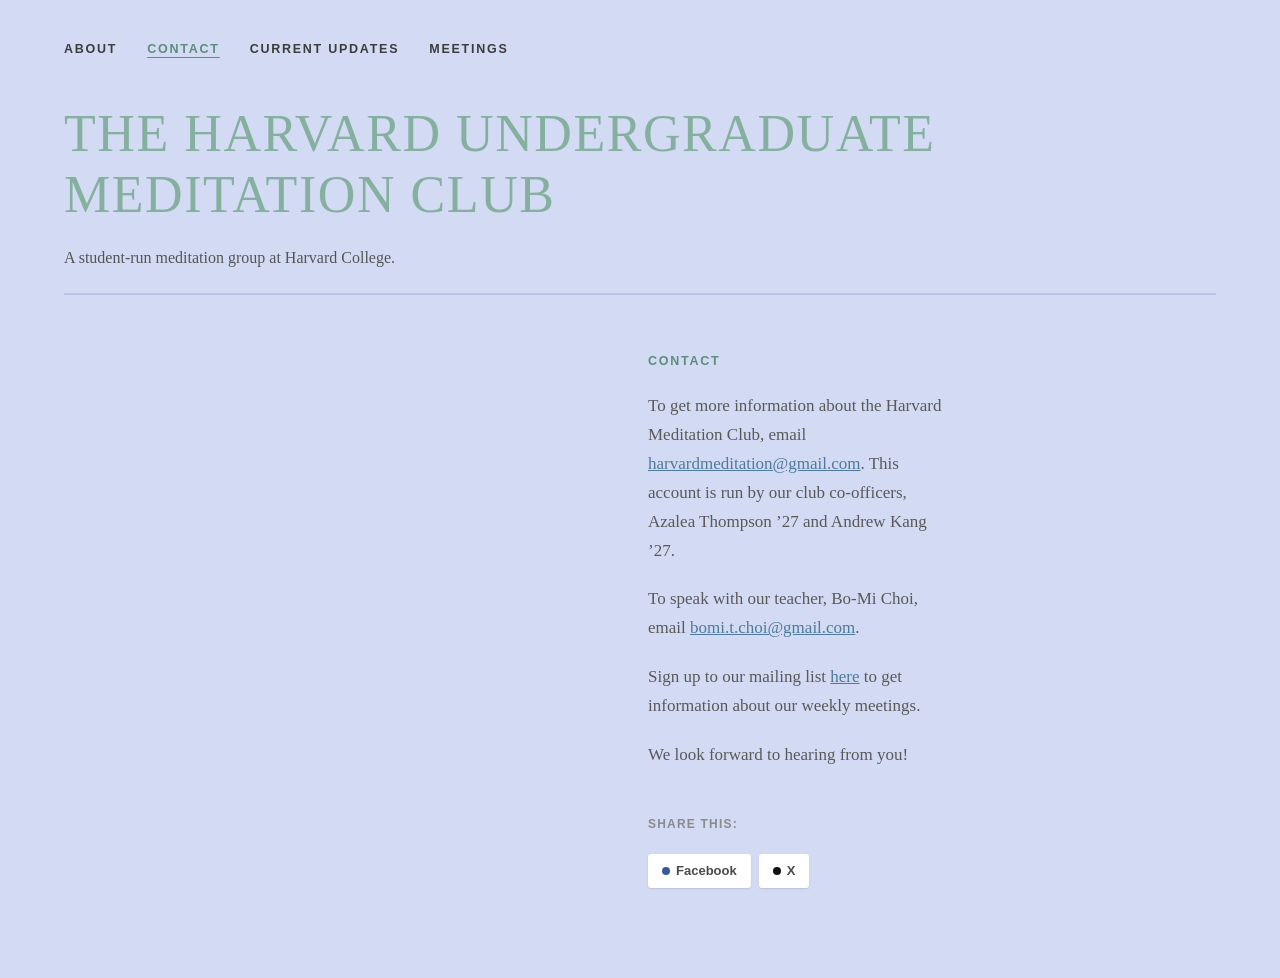
==== contact.html @ 71212018 "Add files via upload" ====
<!DOCTYPE html>
<html lang="en">
<head>
<meta charset="UTF-8" />
<meta name="viewport" content="width=device-width, initial-scale=1" />
<title>Contact – The Harvard Undergraduate Meditation Club</title>
<link rel="icon" type="image/jpeg" href="[data-uri]">
<link rel="stylesheet" href="styles.css">
</head>
<body>

<header class="site-header">
  <nav class="main-nav">
    <ul>
      <li><a href="index.html">About</a></li>
      <li><a href="contact.html" class="active">Contact</a></li>
      <li><a href="current-updates.html">Current Updates</a></li>
      <li><a href="meetings.html">Meetings</a></li>
    </ul>
  </nav>
  <h1 class="page-title">The Harvard Undergraduate<br>Meditation Club</h1>
  <p class="tagline">A student-run meditation group at Harvard College.</p>
  <hr class="header-rule">
</header>

<div class="content-column">
  <p class="eyebrow">Contact</p>

  <p>To get more information about the Harvard Meditation Club, email <a href="mailto:harvardmeditation@gmail.com">harvardmeditation@gmail.com</a>. This account is run by our club co-officers, Azalea Thompson &rsquo;27 and Andrew Kang &rsquo;27.</p>

  <p>To speak with our teacher, Bo-Mi Choi, email <a href="mailto:bomi.t.choi@gmail.com">bomi.t.choi@gmail.com</a>.</p>

  <p>Sign up to our mailing list <a href="https://lists.hcs.harvard.edu/mailman/listinfo/meditation-club">here</a> to get information about our weekly meetings.</p>

  <p>We look forward to hearing from you!</p>

  <div class="share-block">
    <p class="share-label">Share this:</p>
    <div class="share-buttons">
      <a class="fb" href="#"><span class="dot"></span>Facebook</a>
      <a class="x" href="#"><span class="dot"></span>X</a>
    </div>
  </div>
</div>

</body>
</html>
---- styles.css ----
:root{
  --bg: rgb(210, 219, 243);
  --rule: #b7c3ea;
  --text: rgb(89, 89, 89);
  --dark: #3c3c3c;
  --accent: #85af9f;
  --accent-dark: #5f8c7c;
  --link: #4f7a9c;
}
*{box-sizing:border-box;}
html,body{margin:0;padding:0;}
body{
  background:var(--bg);
  color:var(--text);
  font-family: 'EB Garamond', Garamond, 'Times New Roman', serif;
  font-size:17px;
  line-height:1.7;
  min-height:100vh;
}
a{color:var(--link);}
a:hover{color:var(--accent-dark);}

.site-header{
  padding:34px 64px 0;
}
nav.main-nav ul{
  list-style:none;
  display:flex;
  gap:30px;
  margin:0 0 40px;
  padding:0;
}
nav.main-nav a{
  font-family: 'Karla','Helvetica Neue',Arial,sans-serif;
  font-size:12.5px;
  font-weight:700;
  letter-spacing:0.14em;
  text-transform:uppercase;
  color:var(--dark);
  text-decoration:none;
}
nav.main-nav a:hover{color:var(--accent-dark);}
nav.main-nav a.active{
  color:var(--accent-dark);
  text-decoration:underline;
  text-underline-offset:4px;
}

.page-title{
  font-size:52px;
  line-height:1.18;
  font-weight:500;
  letter-spacing:0.03em;
  text-transform:uppercase;
  color:var(--accent);
  margin:0 0 18px;
  max-width:1000px;
}
.tagline{
  font-size:16px;
  color:#555;
  margin:0 0 22px;
}
.header-rule{
  border:none;
  border-top:2px solid var(--rule);
  margin:0;
}

@media (max-width:760px){
  .site-header{padding:26px 24px 0;}
  .page-title{font-size:34px;}
  nav.main-nav ul{gap:16px;flex-wrap:wrap;}
}

.content-column{
  max-width:760px;
  margin:0 auto;
  padding:56px 64px 90px 388px;
}
@media (max-width:1100px){
  .content-column{padding-left:64px;}
}
@media (max-width:760px){
  .content-column{padding:36px 24px 60px;}
}

.eyebrow{
  font-family: 'Karla','Helvetica Neue',Arial,sans-serif;
  font-size:12.5px;
  font-weight:700;
  letter-spacing:0.14em;
  text-transform:uppercase;
  color:var(--accent-dark);
  margin:0 0 18px;
}
.subhead{
  font-weight:700;
  color:var(--dark);
  font-size:19px;
  margin:30px 0 4px;
}
.content-column p{
  margin:0 0 20px;
  max-width:640px;
}
.content-column p:first-of-type{margin-top:0;}

.quote-line{
  margin:0 0 20px;
  max-width:640px;
}

.teacher-photo{
  width:244px;
  display:block;
  margin:18px 0 22px;
  border-radius:2px;
}

.trademark-note{
  font-size:13px;
  color:#7a7a7a;
  margin-top:28px;
  max-width:640px;
}

.share-block{
  margin-top:44px;
}
.share-label{
  font-family: 'Karla','Helvetica Neue',Arial,sans-serif;
  font-size:12px;
  font-weight:700;
  letter-spacing:0.1em;
  text-transform:uppercase;
  color:#8a8a8a;
  margin-bottom:10px;
}
.share-buttons{
  display:flex;
  gap:8px;
}
.share-buttons a{
  display:inline-flex;
  align-items:center;
  gap:6px;
  padding:6px 14px;
  background:#fff;
  border-radius:3px;
  font-family: 'Karla','Helvetica Neue',Arial,sans-serif;
  font-size:13px;
  font-weight:600;
  color:#4a4a4a;
  text-decoration:none;
  box-shadow:0 1px 2px rgba(0,0,0,0.12);
}
.share-buttons a:hover{color:var(--accent-dark);}
.share-buttons .dot{
  width:8px;height:8px;border-radius:50%;
}
.share-buttons .fb .dot{background:#3b5998;}
.share-buttons .x .dot{background:#111;}

em.meeting-time{
  font-style:italic;
  font-weight:700;
  text-decoration:underline;
}
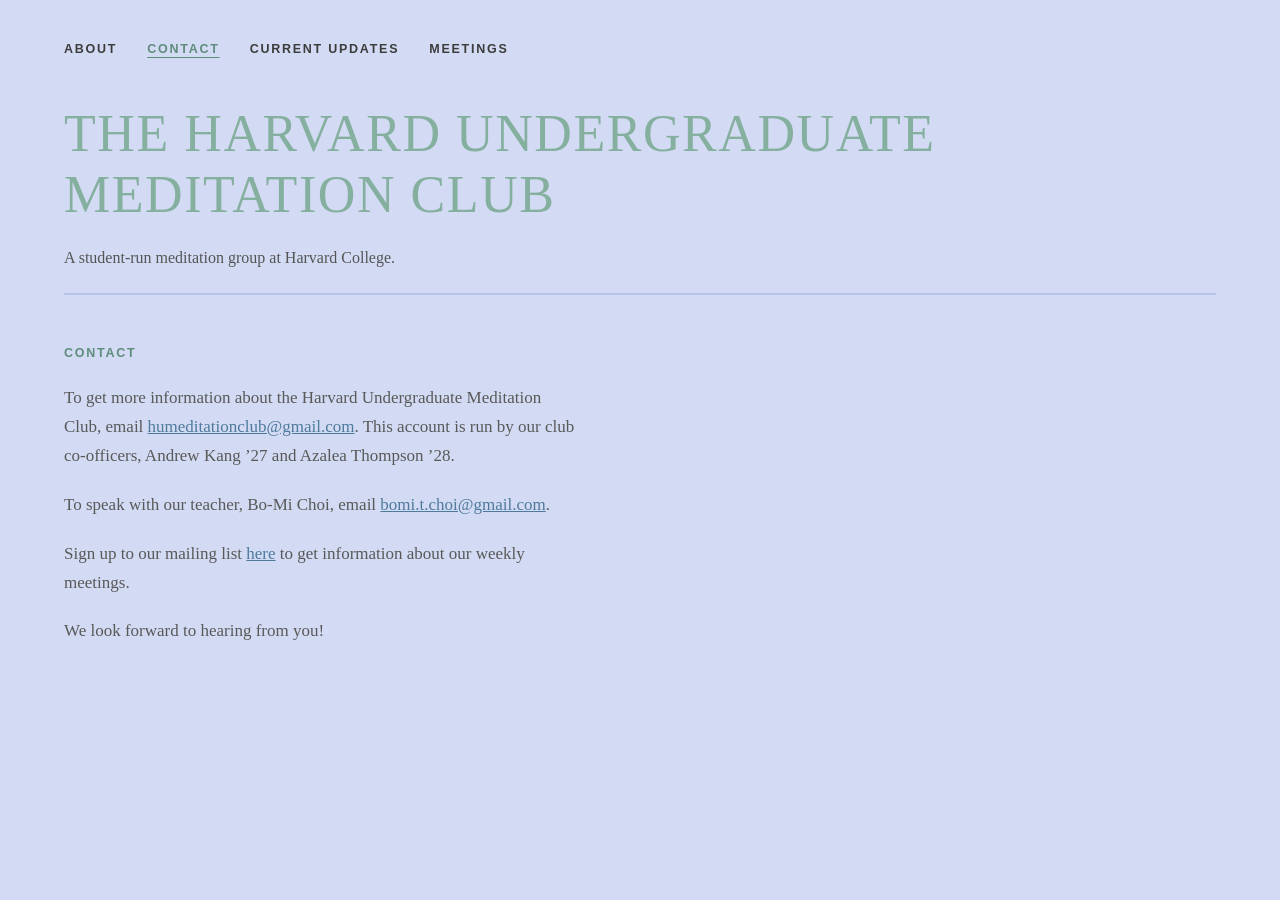
==== commit ed353f14: "Update contact.html" ====
--- a/contact.html
+++ b/contact.html
@@ -26,7 +26,7 @@
 <div class="content-column">
   <p class="eyebrow">Contact</p>
 
-  <p>To get more information about the Harvard Meditation Club, email <a href="mailto:harvardmeditation@gmail.com">harvardmeditation@gmail.com</a>. This account is run by our club co-officers, Azalea Thompson &rsquo;27 and Andrew Kang &rsquo;27.</p>
+  <p>To get more information about the Harvard Undergraduate Meditation Club, email <a href="mailto:humeditationclub@gmail.com">humeditationclub@gmail.com</a>. This account is run by our club co-officers, Andrew Kang &rsquo;27 and Azalea Thompson &rsquo;28.</p>
 
   <p>To speak with our teacher, Bo-Mi Choi, email <a href="mailto:bomi.t.choi@gmail.com">bomi.t.choi@gmail.com</a>.</p>
 
@@ -34,14 +34,6 @@
 
   <p>We look forward to hearing from you!</p>
 
-  <div class="share-block">
-    <p class="share-label">Share this:</p>
-    <div class="share-buttons">
-      <a class="fb" href="#"><span class="dot"></span>Facebook</a>
-      <a class="x" href="#"><span class="dot"></span>X</a>
-    </div>
-  </div>
-</div>
 
 </body>
 </html>
--- a/styles.css
+++ b/styles.css
@@ -74,15 +74,11 @@
 }
 
 .content-column{
-  max-width:760px;
-  margin:0 auto;
-  padding:56px 64px 90px 388px;
-}
-@media (max-width:1100px){
-  .content-column{padding-left:64px;}
+  max-width:640px;
+  padding:48px 64px 90px;
 }
 @media (max-width:760px){
-  .content-column{padding:36px 24px 60px;}
+  .content-column{padding:32px 24px 56px;}
 }
 
 .eyebrow{
@@ -109,6 +105,7 @@
 .quote-line{
   margin:0 0 20px;
   max-width:640px;
+  font-style:italic;
 }
 
 .teacher-photo{
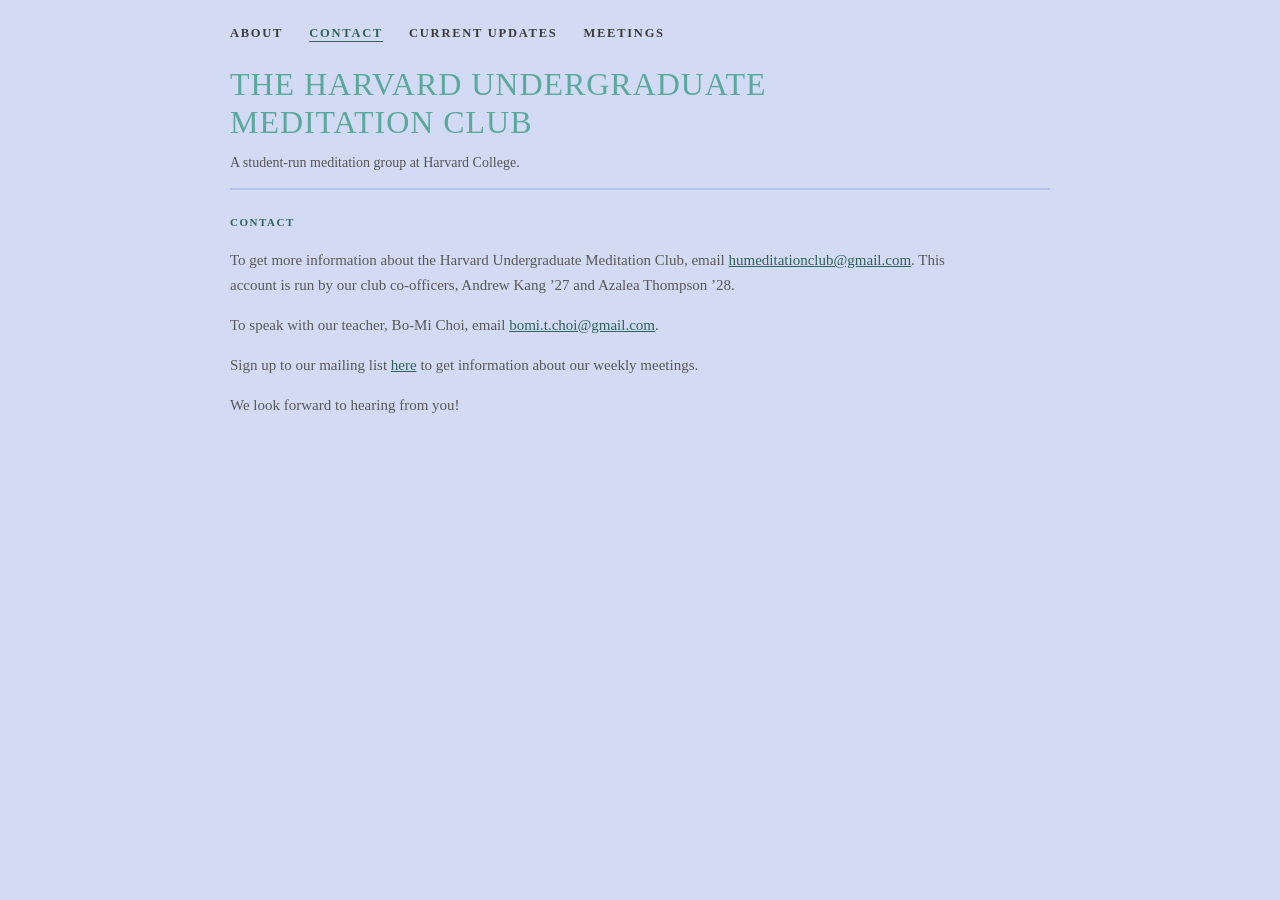
==== commit 5c9e41d9: "Update contact.html" ====
--- a/contact.html
+++ b/contact.html
@@ -3,7 +3,7 @@
 <head>
 <meta charset="UTF-8" />
 <meta name="viewport" content="width=device-width, initial-scale=1" />
-<title>Contact – The Harvard Undergraduate Meditation Club</title>
+<title>The Harvard Undergraduate Meditation Club</title>
 <link rel="icon" type="image/jpeg" href="[data-uri]">
 <link rel="stylesheet" href="styles.css">
 </head>
--- a/styles.css
+++ b/styles.css
@@ -3,9 +3,9 @@
   --rule: #b7c3ea;
   --text: rgb(89, 89, 89);
   --dark: #3c3c3c;
-  --accent: #85af9f;
-  --accent-dark: #5f8c7c;
-  --link: #4f7a9c;
+  --accent: rgb(91, 168, 158);
+  --accent-dark: rgb(50, 97, 92);
+  --link: rgb(50, 97, 92);
 }
 *{box-sizing:border-box;}
 html,body{margin:0;padding:0;}
@@ -13,25 +13,26 @@
   background:var(--bg);
   color:var(--text);
   font-family: 'EB Garamond', Garamond, 'Times New Roman', serif;
-  font-size:17px;
-  line-height:1.7;
+  font-size:15px;
+  line-height:1.62;
   min-height:100vh;
 }
 a{color:var(--link);}
 a:hover{color:var(--accent-dark);}
-
 .site-header{
-  padding:34px 64px 0;
+  max-width:900px;
+  margin:0 auto;
+  padding:20px 40px 0;
 }
 nav.main-nav ul{
   list-style:none;
   display:flex;
-  gap:30px;
-  margin:0 0 40px;
+  gap:26px;
+  margin:0 0 22px;
   padding:0;
 }
 nav.main-nav a{
-  font-family: 'Karla','Helvetica Neue',Arial,sans-serif;
+  font-family: 'EB Garamond', Garamond, 'Times New Roman', serif;
   font-size:12.5px;
   font-weight:700;
   letter-spacing:0.14em;
@@ -45,120 +46,76 @@
   text-decoration:underline;
   text-underline-offset:4px;
 }
-
 .page-title{
-  font-size:52px;
+  font-size:32px;
   line-height:1.18;
   font-weight:500;
   letter-spacing:0.03em;
   text-transform:uppercase;
   color:var(--accent);
-  margin:0 0 18px;
+  margin:0 0 10px;
   max-width:1000px;
 }
 .tagline{
-  font-size:16px;
+  font-size:14px;
   color:#555;
-  margin:0 0 22px;
+  margin:0 0 14px;
 }
 .header-rule{
   border:none;
   border-top:2px solid var(--rule);
   margin:0;
 }
-
 @media (max-width:760px){
-  .site-header{padding:26px 24px 0;}
-  .page-title{font-size:34px;}
-  nav.main-nav ul{gap:16px;flex-wrap:wrap;}
+  .site-header{padding:18px 24px 0;}
+  .page-title{font-size:26px;}
+  nav.main-nav ul{gap:14px;flex-wrap:wrap;}
 }
-
 .content-column{
-  max-width:640px;
-  padding:48px 64px 90px;
+  max-width:900px;
+  margin:0 auto;
+  padding:24px 40px 40px;
 }
 @media (max-width:760px){
-  .content-column{padding:32px 24px 56px;}
+  .content-column{padding:16px 24px 32px;}
 }
-
 .eyebrow{
-  font-family: 'Karla','Helvetica Neue',Arial,sans-serif;
-  font-size:12.5px;
+  font-family: 'EB Garamond', Garamond, 'Times New Roman', serif;
+  font-size:11px;
   font-weight:700;
   letter-spacing:0.14em;
   text-transform:uppercase;
   color:var(--accent-dark);
-  margin:0 0 18px;
+  margin:0 0 10px;
 }
 .subhead{
   font-weight:700;
   color:var(--dark);
-  font-size:19px;
-  margin:30px 0 4px;
+  font-size:16px;
+  margin:22px 0 4px;
 }
 .content-column p{
-  margin:0 0 20px;
-  max-width:640px;
+  margin:0 0 16px;
+  max-width:720px;
 }
 .content-column p:first-of-type{margin-top:0;}
-
 .quote-line{
-  margin:0 0 20px;
-  max-width:640px;
+  margin:0 0 16px;
+  max-width:720px;
   font-style:italic;
 }
-
 .teacher-photo{
-  width:244px;
+  width:150px;
   display:block;
-  margin:18px 0 22px;
+  margin:8px 0 12px;
   border-radius:2px;
 }
-
 .trademark-note{
-  font-size:13px;
+  font-size:11.5px;
   color:#7a7a7a;
-  margin-top:28px;
-  max-width:640px;
+  margin-top:16px;
+  max-width:720px;
 }
-
-.share-block{
-  margin-top:44px;
-}
-.share-label{
-  font-family: 'Karla','Helvetica Neue',Arial,sans-serif;
-  font-size:12px;
-  font-weight:700;
-  letter-spacing:0.1em;
-  text-transform:uppercase;
-  color:#8a8a8a;
-  margin-bottom:10px;
-}
-.share-buttons{
-  display:flex;
-  gap:8px;
-}
-.share-buttons a{
-  display:inline-flex;
-  align-items:center;
-  gap:6px;
-  padding:6px 14px;
-  background:#fff;
-  border-radius:3px;
-  font-family: 'Karla','Helvetica Neue',Arial,sans-serif;
-  font-size:13px;
-  font-weight:600;
-  color:#4a4a4a;
-  text-decoration:none;
-  box-shadow:0 1px 2px rgba(0,0,0,0.12);
-}
-.share-buttons a:hover{color:var(--accent-dark);}
-.share-buttons .dot{
-  width:8px;height:8px;border-radius:50%;
-}
-.share-buttons .fb .dot{background:#3b5998;}
-.share-buttons .x .dot{background:#111;}
-
 em.meeting-time{
   font-style:italic;
   font-weight:700;
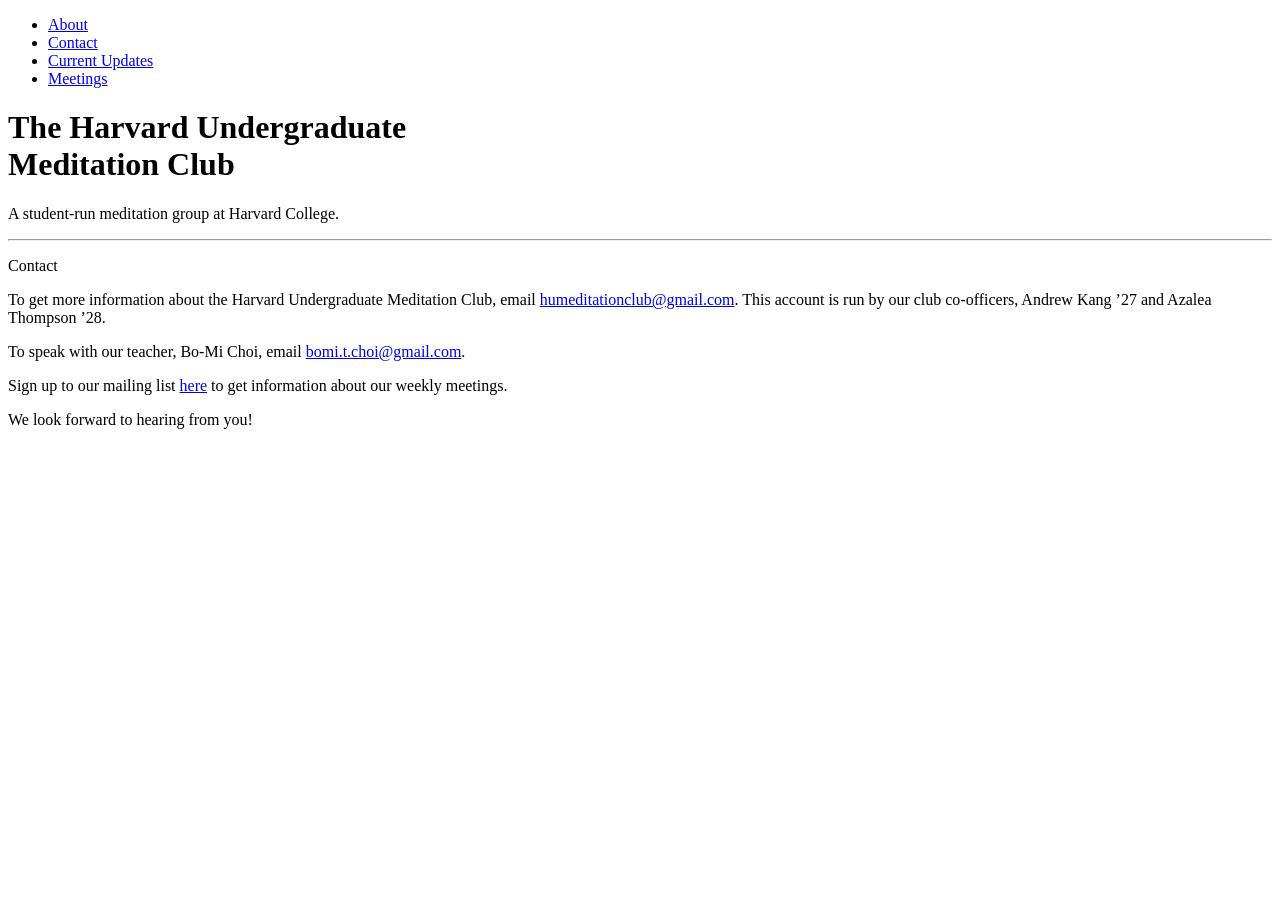
==== commit 1260c866: "Update contact.html" ====
--- a/contact.html
+++ b/contact.html
@@ -4,7 +4,7 @@
 <meta charset="UTF-8" />
 <meta name="viewport" content="width=device-width, initial-scale=1" />
 <title>The Harvard Undergraduate Meditation Club</title>
-<link rel="icon" type="image/jpeg" href="[data-uri]">
+<link rel="icon" type="image/jpeg" href="/lotus.jpg"
 <link rel="stylesheet" href="styles.css">
 </head>
 <body>
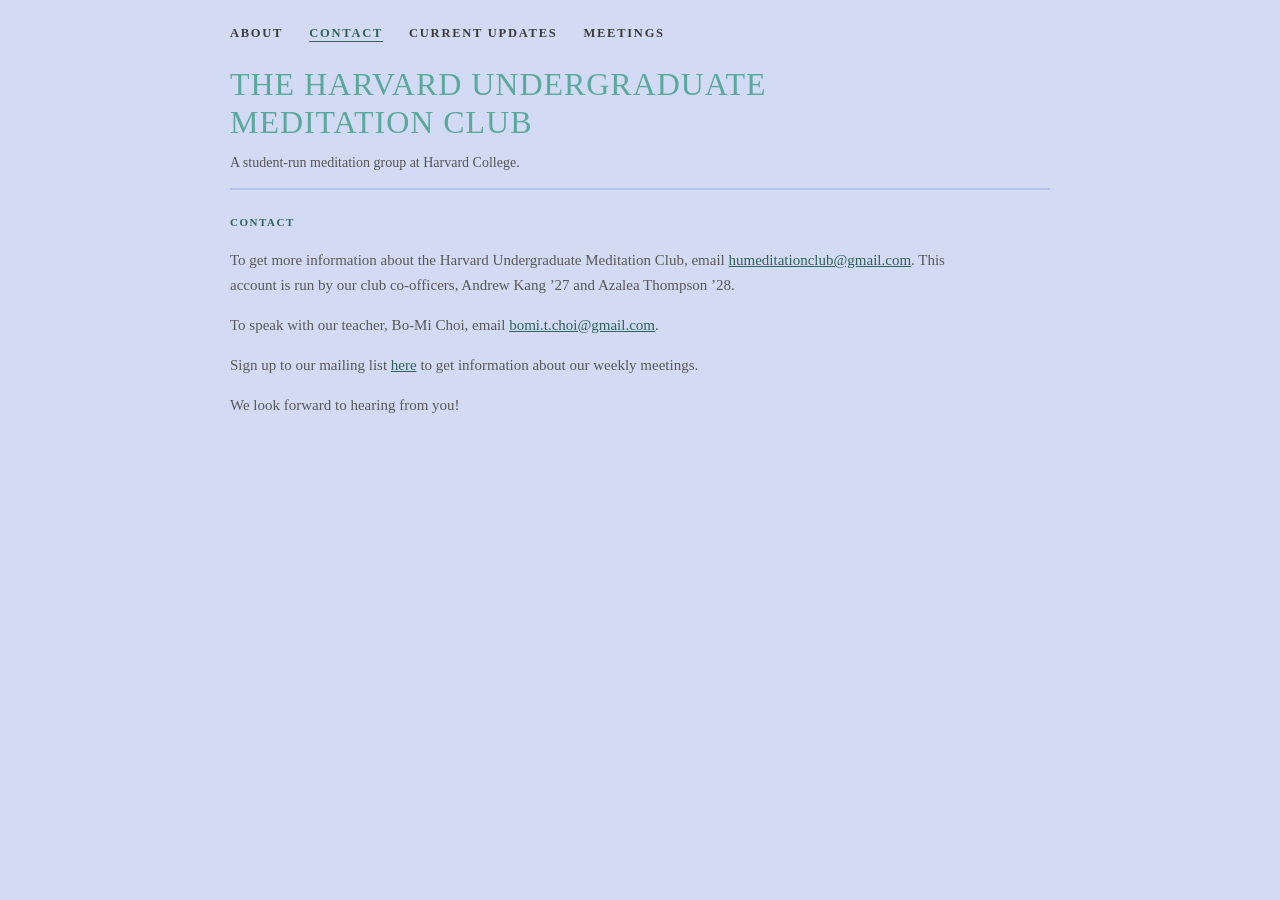
==== commit 8e412b9e: "Update contact.html" ====
--- a/contact.html
+++ b/contact.html
@@ -4,7 +4,7 @@
 <meta charset="UTF-8" />
 <meta name="viewport" content="width=device-width, initial-scale=1" />
 <title>The Harvard Undergraduate Meditation Club</title>
-<link rel="icon" type="image/jpeg" href="/lotus.jpg"
+<link rel="icon" type="image/jpeg" href="/lotus.jpg">
 <link rel="stylesheet" href="styles.css">
 </head>
 <body>
